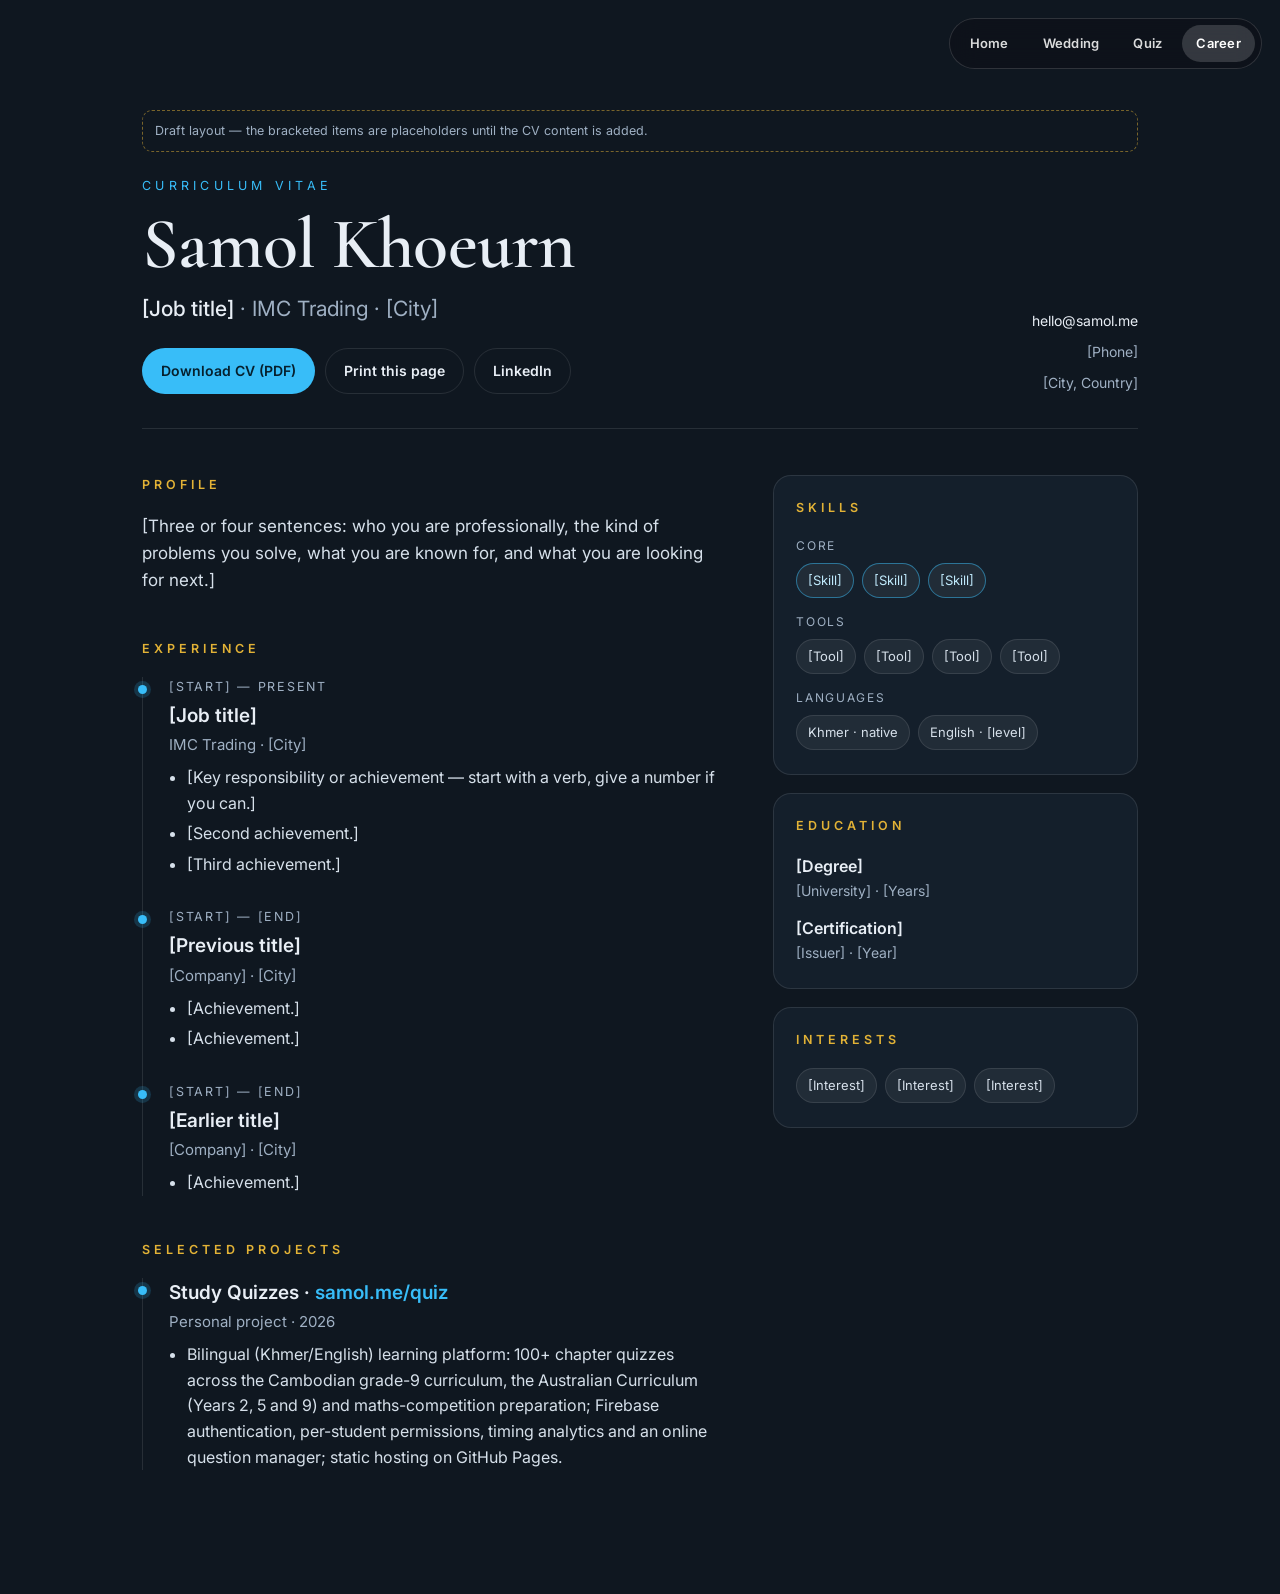
==== career/index.html @ 60c4acb8 "initials" ====
<!DOCTYPE html>
<html lang="en">
<head>
<meta charset="utf-8">
<meta name="viewport" content="width=device-width, initial-scale=1">
<title>Samol Khoeurn · Career</title>
<meta name="description" content="Samol Khoeurn — professional experience, skills and CV.">
<meta name="theme-color" content="#0f1720">
<link rel="icon" href="data:image/svg+xml,%3Csvg xmlns='http://www.w3.org/2000/svg' viewBox='0 0 64 64'%3E%3Crect width='64' height='64' rx='14' fill='%230f1720'/%3E%3Ctext x='32' y='43' font-family='Georgia,serif' font-size='34' font-weight='700' text-anchor='middle' fill='%2338bdf8'%3ES%3C/text%3E%3C/svg%3E">
<link rel="preconnect" href="https://fonts.googleapis.com"><link rel="preconnect" href="https://fonts.gstatic.com" crossorigin>
<link rel="stylesheet" href="https://fonts.googleapis.com/css2?family=Inter:wght@300;400;500;600;700&family=Cormorant+Garamond:wght@500;600&display=swap">
<link rel="stylesheet" href="../assets/site.css">
<style>
:root{--bg:#0f1720;--panel:#141f2b;--line:rgba(255,255,255,.1);--ink:#e8eef5;--muted:#9fb0c3;--acc:#38bdf8;--acc2:#e2b236}
body{background:var(--bg);color:var(--ink);line-height:1.6}
.wrap{max-width:1040px;margin:0 auto;padding:110px 22px 80px}
/* header */
.head{display:grid;grid-template-columns:1fr auto;gap:28px;align-items:end;padding-bottom:34px;border-bottom:1px solid var(--line)}
.kicker{font-size:12.5px;letter-spacing:.34em;text-transform:uppercase;color:var(--acc);margin-bottom:12px}
h1{font-family:"Cormorant Garamond",Georgia,serif;font-weight:600;font-size:clamp(42px,6.5vw,72px);line-height:1;margin:0 0 12px;letter-spacing:-.01em}
.title{font-size:clamp(17px,2vw,21px);color:var(--muted);font-weight:400}
.title b{color:var(--ink);font-weight:500}
.contact{display:flex;flex-direction:column;gap:8px;font-size:14px;color:var(--muted);text-align:right}
.contact a{color:var(--ink);text-decoration:none;border-bottom:1px solid transparent}
.contact a:hover{border-color:var(--acc)}
.actions{display:flex;gap:10px;margin-top:22px;flex-wrap:wrap}
.btn{display:inline-flex;align-items:center;gap:8px;padding:11px 18px;border-radius:999px;font-size:14px;font-weight:600;text-decoration:none;border:1px solid var(--line);color:var(--ink);transition:transform .25s,background .25s,border-color .25s}
.btn:hover{transform:translateY(-2px);border-color:var(--acc)}
.btn.primary{background:var(--acc);color:#06202e;border-color:transparent}
.btn.primary:hover{background:#5ecbfa}
/* layout */
.grid{display:grid;grid-template-columns:1.6fr 1fr;gap:48px;margin-top:46px}
h2{font-size:12.5px;letter-spacing:.32em;text-transform:uppercase;color:var(--acc2);margin:0 0 18px;font-weight:600}
section{margin-bottom:44px}
p{margin:0 0 12px}
.summary{font-size:17px;color:#d6e0ea}
/* timeline */
.tl{position:relative;padding-left:26px;border-left:1px solid var(--line)}
.job{position:relative;margin-bottom:30px}
.job::before{content:"";position:absolute;left:-31px;top:8px;width:9px;height:9px;border-radius:50%;background:var(--acc);box-shadow:0 0 0 4px rgba(56,189,248,.18)}
.job .when{font-size:12.5px;letter-spacing:.14em;text-transform:uppercase;color:var(--muted)}
.job h3{margin:4px 0 2px;font-size:19px;font-weight:600}
.job .org{color:var(--muted);font-size:15px;margin-bottom:8px}
.job ul{margin:8px 0 0;padding-left:18px;color:#d6e0ea}
.job li{margin-bottom:5px}
/* sidebar */
.panel{background:var(--panel);border:1px solid var(--line);border-radius:18px;padding:22px 22px 10px;margin-bottom:18px}
.tags{display:flex;flex-wrap:wrap;gap:8px;margin-bottom:14px}
.tag{font-size:13px;padding:6px 11px;border-radius:999px;background:rgba(255,255,255,.06);border:1px solid var(--line);color:#d6e0ea}
.tag.hot{border-color:rgba(56,189,248,.5);color:#bfe9fb}
.skillgroup{margin-bottom:12px}
.skillgroup .lab{font-size:12px;letter-spacing:.14em;text-transform:uppercase;color:var(--muted);margin-bottom:8px}
.edu h3{margin:0;font-size:16px;font-weight:600}
.edu p{color:var(--muted);font-size:14px;margin-bottom:14px}
.note{font-size:12.5px;color:var(--muted);border:1px dashed rgba(226,178,54,.5);padding:10px 12px;border-radius:10px;margin-bottom:24px}
.reveal{opacity:0;transform:translateY(18px);transition:opacity .9s ease,transform .9s cubic-bezier(.2,.8,.2,1)}
.reveal.in{opacity:1;transform:none}
@media (max-width:820px){.head{grid-template-columns:1fr}.contact{text-align:left;flex-direction:row;flex-wrap:wrap;gap:14px}.grid{grid-template-columns:1fr;gap:12px}.wrap{padding-top:92px}}
/* print = a clean CV */
@media print{
  body{background:#fff;color:#111}.sitenav,.actions,.note{display:none}.wrap{padding:0;max-width:none}
  :root{--panel:#fff;--line:#ddd;--ink:#111;--muted:#555;--acc:#0369a1;--acc2:#92400e}
  .panel{border:1px solid #ddd}.tag{border-color:#ccc;background:#f6f6f6;color:#222}.job::before{box-shadow:none}
  .reveal{opacity:1;transform:none}a{color:#111}.btn{display:none}.grid{grid-template-columns:1.6fr 1fr;gap:28px}
  h1{font-size:34px}.summary{font-size:14px}.job h3{font-size:15px}.job li,.job .org,.edu p{font-size:12.5px}
}
</style>
</head>
<body>
<nav class="sitenav" aria-label="Site">
  <a href="/home/">Home</a><a href="/wedding/">Wedding</a><a href="/quiz/">Quiz</a><a href="/career/" aria-current="page">Career</a>
</nav>

<main class="wrap">
  <div class="note">Draft layout — the bracketed items are placeholders until the CV content is added.</div>
  <header class="head reveal">
    <div>
      <div class="kicker">Curriculum vitae</div>
      <h1>Samol Khoeurn</h1>
      <div class="title"><b>[Job title]</b> · IMC Trading · [City]</div>
      <div class="actions">
        <a class="btn primary" href="../assets/Samol-Khoeurn-CV.pdf" download>Download CV (PDF)</a>
        <a class="btn" href="#" onclick="window.print();return false;">Print this page</a>
        <a class="btn" href="https://www.linkedin.com/" rel="me noopener" target="_blank">LinkedIn</a>
      </div>
    </div>
    <div class="contact">
      <a href="mailto:hello@samol.me">hello@samol.me</a>
      <span>[Phone]</span>
      <span>[City, Country]</span>
    </div>
  </header>

  <div class="grid">
    <div>
      <section class="reveal">
        <h2>Profile</h2>
        <p class="summary">[Three or four sentences: who you are professionally, the kind of problems you solve, what you are known for, and what you are looking for next.]</p>
      </section>

      <section class="reveal">
        <h2>Experience</h2>
        <div class="tl">
          <article class="job">
            <div class="when">[Start] — Present</div>
            <h3>[Job title]</h3>
            <div class="org">IMC Trading · [City]</div>
            <ul>
              <li>[Key responsibility or achievement — start with a verb, give a number if you can.]</li>
              <li>[Second achievement.]</li>
              <li>[Third achievement.]</li>
            </ul>
          </article>
          <article class="job">
            <div class="when">[Start] — [End]</div>
            <h3>[Previous title]</h3>
            <div class="org">[Company] · [City]</div>
            <ul><li>[Achievement.]</li><li>[Achievement.]</li></ul>
          </article>
          <article class="job">
            <div class="when">[Start] — [End]</div>
            <h3>[Earlier title]</h3>
            <div class="org">[Company] · [City]</div>
            <ul><li>[Achievement.]</li></ul>
          </article>
        </div>
      </section>

      <section class="reveal">
        <h2>Selected projects</h2>
        <div class="tl">
          <article class="job"><h3>Study Quizzes · <a href="/quiz/" style="color:var(--acc);text-decoration:none">samol.me/quiz</a></h3>
            <div class="org">Personal project · 2026</div>
            <ul><li>Bilingual (Khmer/English) learning platform: 100+ chapter quizzes across the Cambodian grade-9 curriculum, the Australian Curriculum (Years 2, 5 and 9) and maths-competition preparation; Firebase authentication, per-student permissions, timing analytics and an online question manager; static hosting on GitHub Pages.</li></ul>
          </article>
        </div>
      </section>
    </div>

    <aside>
      <div class="panel reveal">
        <h2>Skills</h2>
        <div class="skillgroup"><div class="lab">Core</div><div class="tags"><span class="tag hot">[Skill]</span><span class="tag hot">[Skill]</span><span class="tag hot">[Skill]</span></div></div>
        <div class="skillgroup"><div class="lab">Tools</div><div class="tags"><span class="tag">[Tool]</span><span class="tag">[Tool]</span><span class="tag">[Tool]</span><span class="tag">[Tool]</span></div></div>
        <div class="skillgroup"><div class="lab">Languages</div><div class="tags"><span class="tag">Khmer · native</span><span class="tag">English · [level]</span></div></div>
      </div>
      <div class="panel reveal edu">
        <h2>Education</h2>
        <h3>[Degree]</h3><p>[University] · [Years]</p>
        <h3>[Certification]</h3><p>[Issuer] · [Year]</p>
      </div>
      <div class="panel reveal">
        <h2>Interests</h2>
        <div class="tags"><span class="tag">[Interest]</span><span class="tag">[Interest]</span><span class="tag">[Interest]</span></div>
      </div>
    </aside>
  </div>
</main>
<script>
  const io = new IntersectionObserver((es) => es.forEach((e) => { if (e.isIntersecting) { e.target.classList.add("in"); io.unobserve(e.target); } }), { threshold: .1 });
  document.querySelectorAll(".reveal").forEach((el) => io.observe(el));
</script>
</body>
</html>
---- assets/site.css ----
/* Shared bits for samol.me — fonts, reset, the corner navigation pill, reduced-motion support */
*,*::before,*::after{box-sizing:border-box}
html{-webkit-text-size-adjust:100%}
body{margin:0;font-family:"Inter","Kantumruy Pro",system-ui,-apple-system,"Segoe UI",sans-serif;-webkit-font-smoothing:antialiased}
a{color:inherit}
img{display:block;max-width:100%}
:focus-visible{outline:2px solid #e2b236;outline-offset:3px;border-radius:6px}

/* Corner navigation (top-right), used on every page */
.sitenav{position:fixed;top:18px;right:18px;z-index:50;display:flex;gap:6px;padding:6px;border-radius:999px;
  background:rgba(12,14,20,.42);backdrop-filter:blur(14px);-webkit-backdrop-filter:blur(14px);border:1px solid rgba(255,255,255,.14)}
.sitenav a{color:#fff;text-decoration:none;font-size:13px;font-weight:600;letter-spacing:.02em;padding:8px 14px;border-radius:999px;opacity:.85;transition:background .25s,opacity .25s}
.sitenav a:hover,.sitenav a[aria-current="page"]{background:rgba(255,255,255,.16);opacity:1}
@media (max-width:560px){.sitenav{top:12px;right:12px;left:12px;justify-content:center}.sitenav a{padding:8px 11px;font-size:12px}}

.sr-only{position:absolute;width:1px;height:1px;overflow:hidden;clip:rect(0 0 0 0);white-space:nowrap}
@media (prefers-reduced-motion:reduce){*,*::before,*::after{animation-duration:.01ms!important;animation-iteration-count:1!important;transition-duration:.01ms!important}}
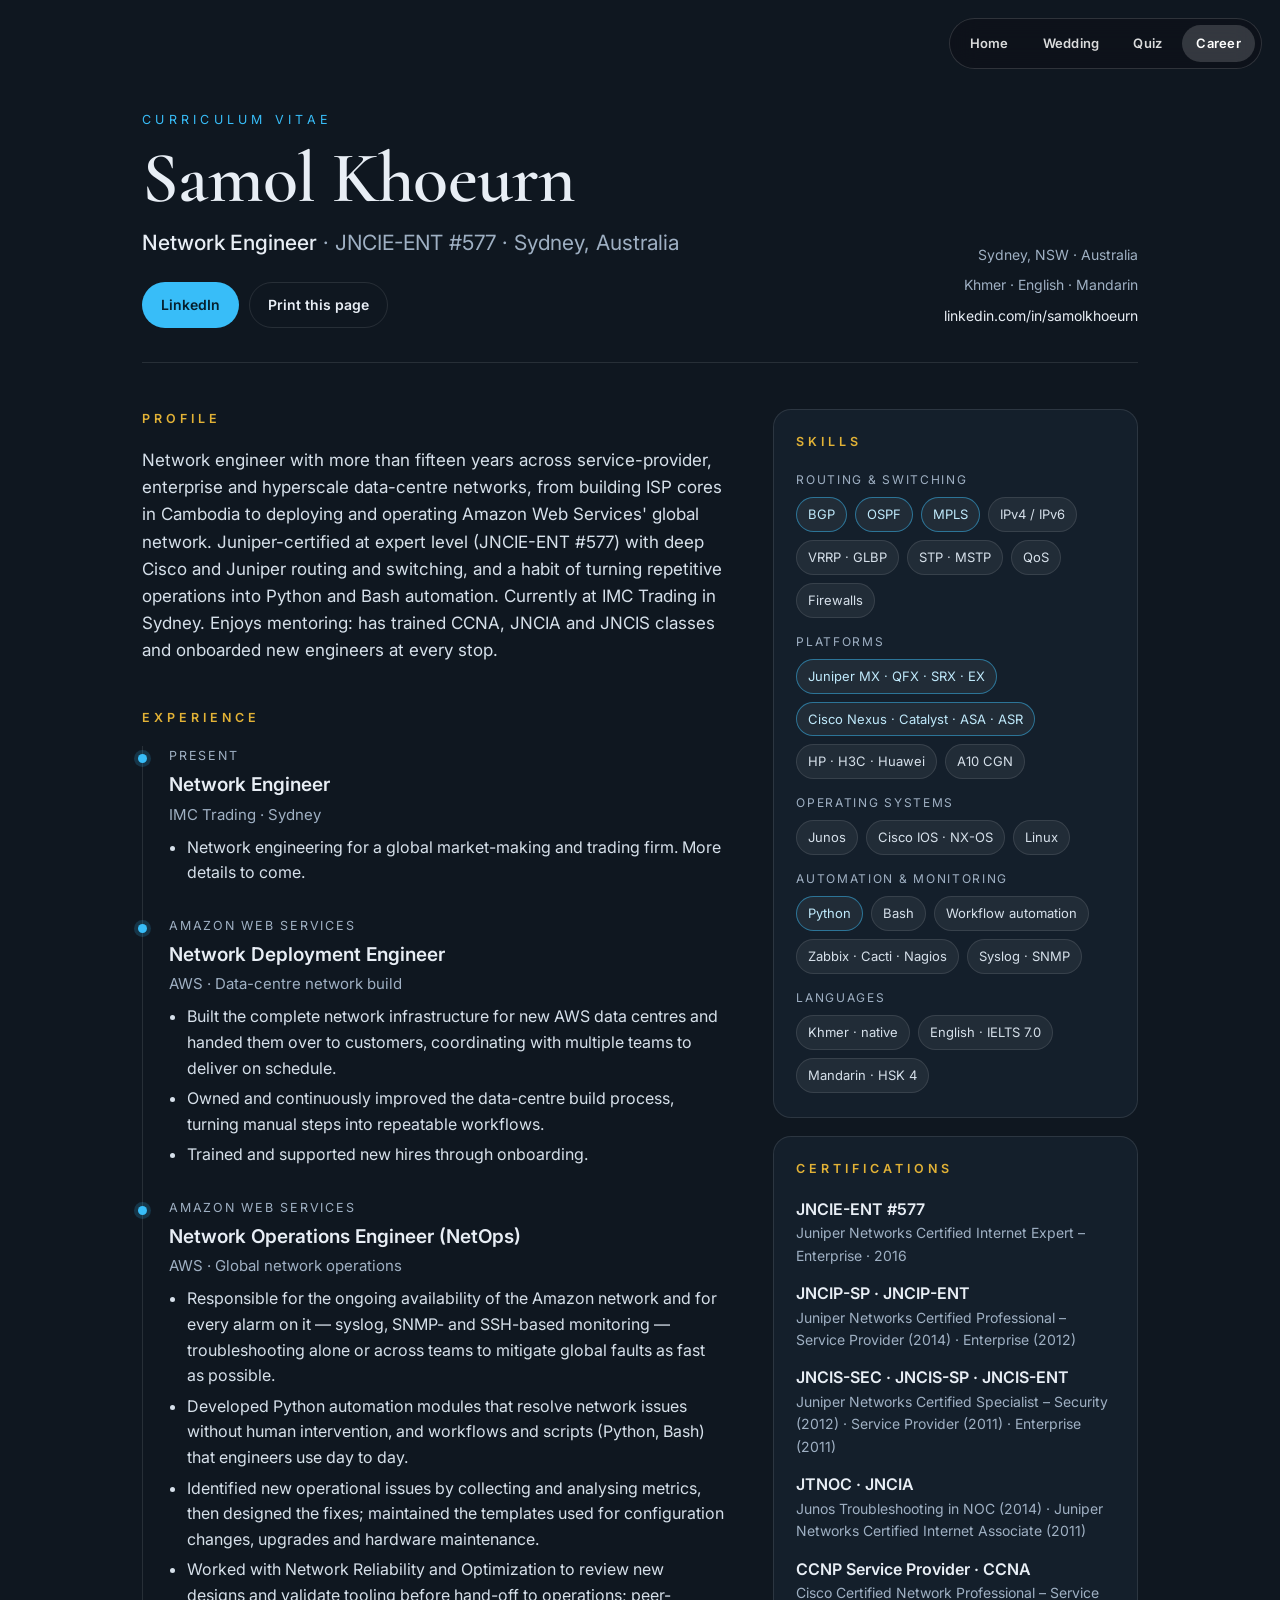
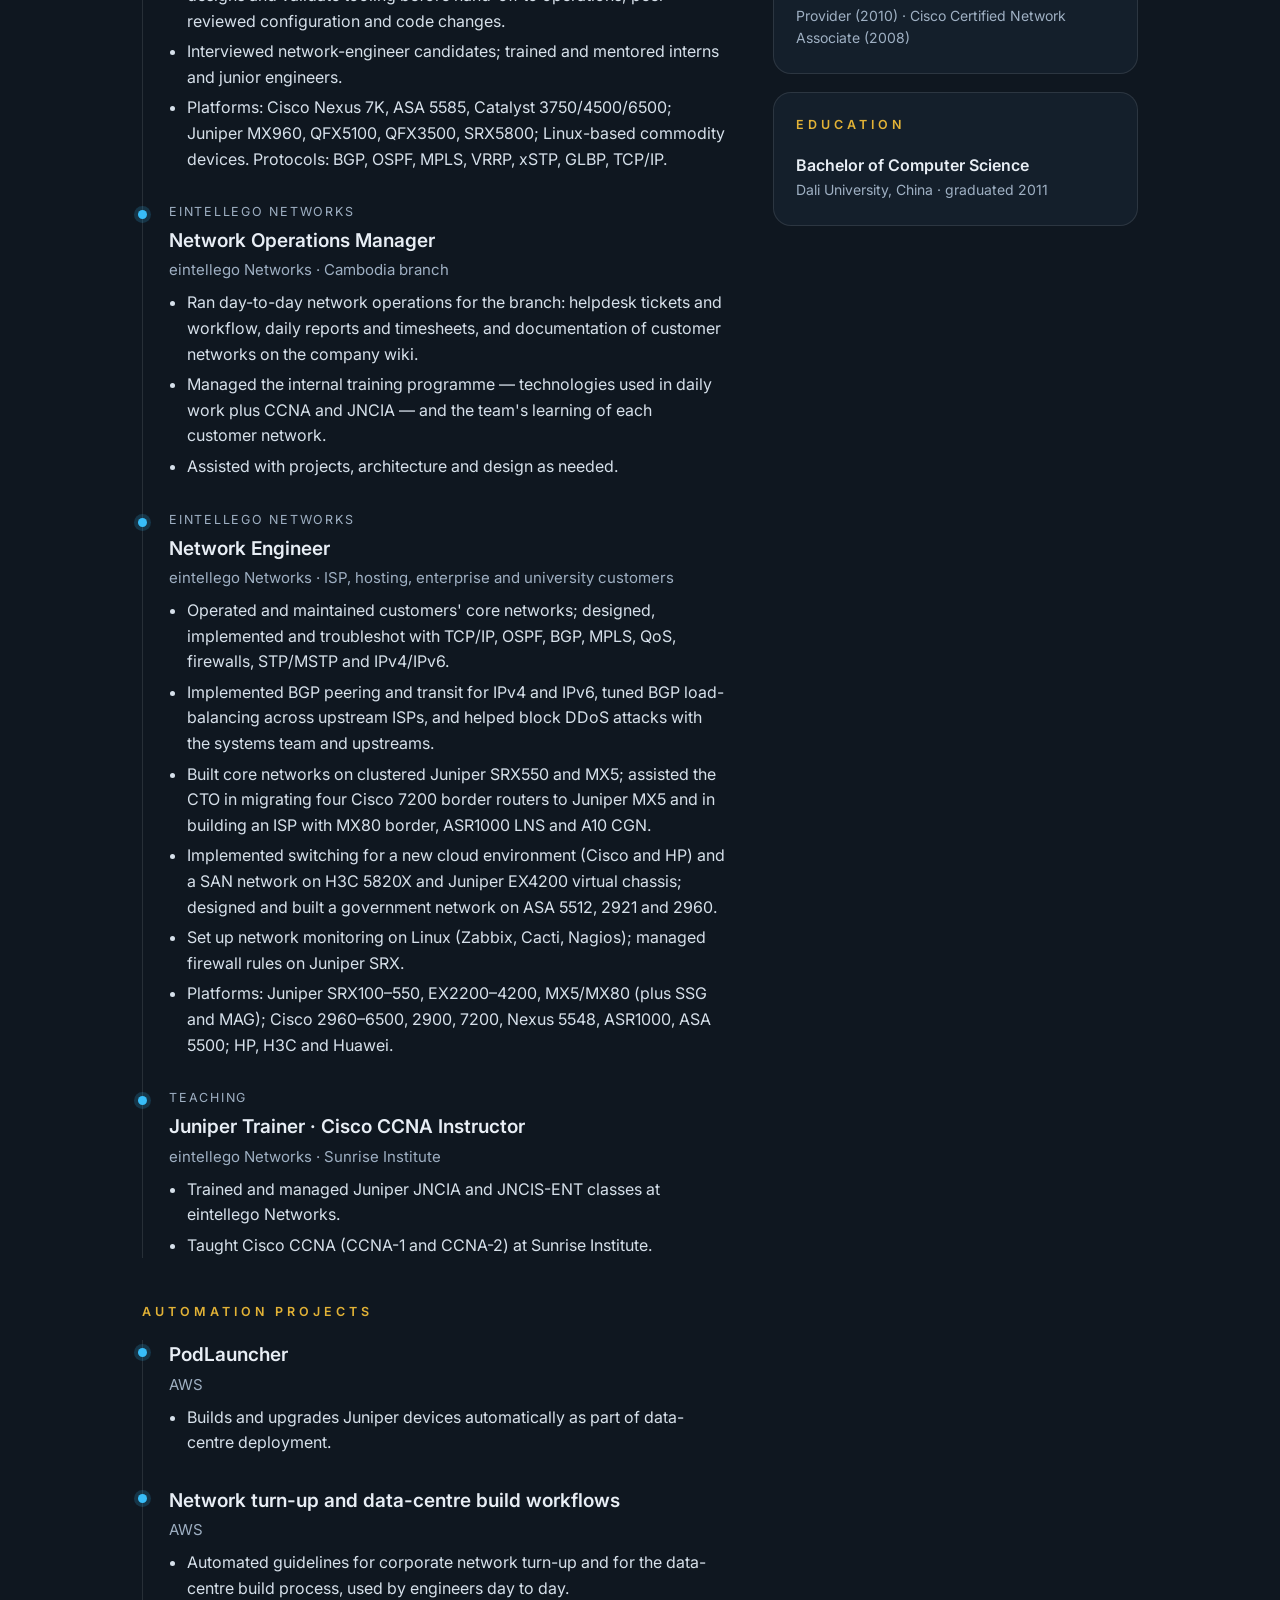
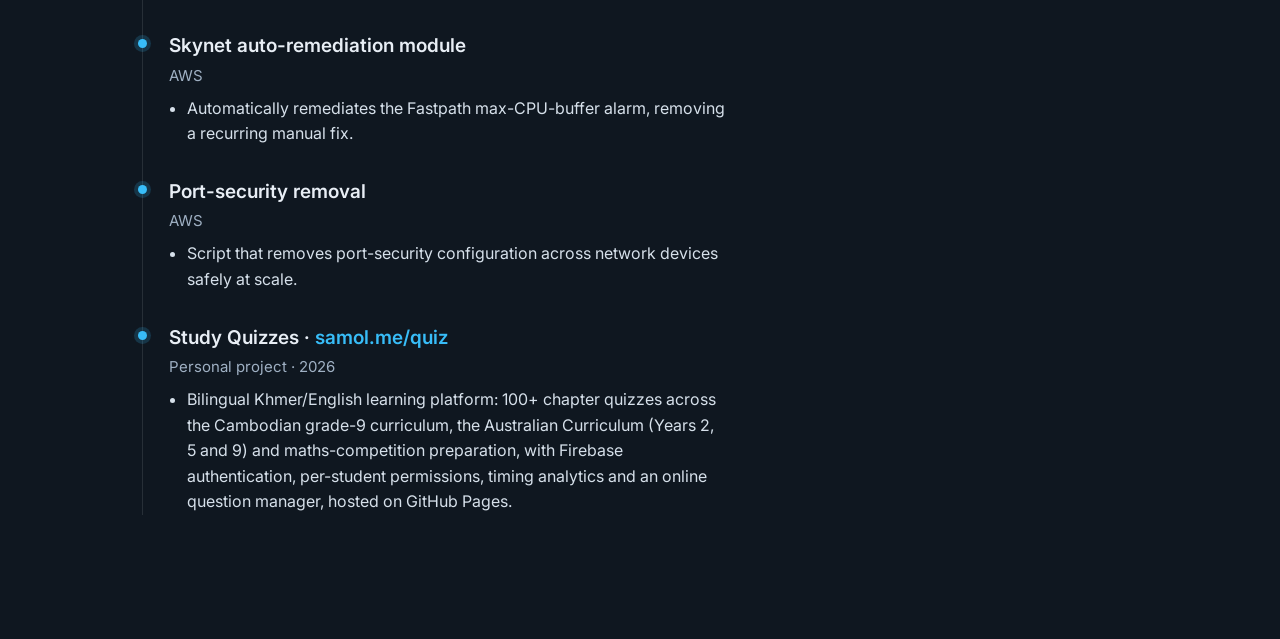
==== commit 79fa0442: "added CV" ====
--- a/career/index.html
+++ b/career/index.html
@@ -4,7 +4,7 @@
 <meta charset="utf-8">
 <meta name="viewport" content="width=device-width, initial-scale=1">
 <title>Samol Khoeurn · Career</title>
-<meta name="description" content="Samol Khoeurn — professional experience, skills and CV.">
+<meta name="description" content="Samol Khoeurn — network engineer (JNCIE-ENT #577), Sydney. Experience at IMC Trading, Amazon Web Services and eintellego Networks; skills and certifications.">
 <meta name="theme-color" content="#0f1720">
 <link rel="icon" href="data:image/svg+xml,%3Csvg xmlns='http://www.w3.org/2000/svg' viewBox='0 0 64 64'%3E%3Crect width='64' height='64' rx='14' fill='%230f1720'/%3E%3Ctext x='32' y='43' font-family='Georgia,serif' font-size='34' font-weight='700' text-anchor='middle' fill='%2338bdf8'%3ES%3C/text%3E%3C/svg%3E">
 <link rel="preconnect" href="https://fonts.googleapis.com"><link rel="preconnect" href="https://fonts.gstatic.com" crossorigin>
@@ -72,22 +72,20 @@
 </nav>
 
 <main class="wrap">
-  <div class="note">Draft layout — the bracketed items are placeholders until the CV content is added.</div>
   <header class="head reveal">
     <div>
       <div class="kicker">Curriculum vitae</div>
       <h1>Samol Khoeurn</h1>
-      <div class="title"><b>[Job title]</b> · IMC Trading · [City]</div>
+      <div class="title"><b>Network Engineer</b> · JNCIE-ENT #577 · Sydney, Australia</div>
       <div class="actions">
-        <a class="btn primary" href="../assets/Samol-Khoeurn-CV.pdf" download>Download CV (PDF)</a>
+        <a class="btn primary" href="https://www.linkedin.com/in/samolkhoeurn" rel="me noopener" target="_blank">LinkedIn</a>
         <a class="btn" href="#" onclick="window.print();return false;">Print this page</a>
-        <a class="btn" href="https://www.linkedin.com/" rel="me noopener" target="_blank">LinkedIn</a>
       </div>
     </div>
     <div class="contact">
-      <a href="mailto:hello@samol.me">hello@samol.me</a>
-      <span>[Phone]</span>
-      <span>[City, Country]</span>
+      <span>Sydney, NSW · Australia</span>
+      <span>Khmer · English · Mandarin</span>
+      <a href="https://www.linkedin.com/in/samolkhoeurn" rel="me noopener" target="_blank">linkedin.com/in/samolkhoeurn</a>
     </div>
   </header>
 
@@ -95,44 +93,84 @@
     <div>
       <section class="reveal">
         <h2>Profile</h2>
-        <p class="summary">[Three or four sentences: who you are professionally, the kind of problems you solve, what you are known for, and what you are looking for next.]</p>
+        <p class="summary">Network engineer with more than fifteen years across service-provider, enterprise and hyperscale data-centre networks, from building ISP cores in Cambodia to deploying and operating Amazon Web Services' global network. Juniper-certified at expert level (JNCIE-ENT #577) with deep Cisco and Juniper routing and switching, and a habit of turning repetitive operations into Python and Bash automation. Currently at IMC Trading in Sydney. Enjoys mentoring: has trained CCNA, JNCIA and JNCIS classes and onboarded new engineers at every stop.</p>
       </section>
 
       <section class="reveal">
         <h2>Experience</h2>
         <div class="tl">
           <article class="job">
-            <div class="when">[Start] — Present</div>
-            <h3>[Job title]</h3>
-            <div class="org">IMC Trading · [City]</div>
-            <ul>
-              <li>[Key responsibility or achievement — start with a verb, give a number if you can.]</li>
-              <li>[Second achievement.]</li>
-              <li>[Third achievement.]</li>
-            </ul>
-          </article>
-          <article class="job">
-            <div class="when">[Start] — [End]</div>
-            <h3>[Previous title]</h3>
-            <div class="org">[Company] · [City]</div>
-            <ul><li>[Achievement.]</li><li>[Achievement.]</li></ul>
-          </article>
-          <article class="job">
-            <div class="when">[Start] — [End]</div>
-            <h3>[Earlier title]</h3>
-            <div class="org">[Company] · [City]</div>
-            <ul><li>[Achievement.]</li></ul>
+            <div class="when">Present</div>
+            <h3>Network Engineer</h3>
+            <div class="org">IMC Trading · Sydney</div>
+            <ul><li>Network engineering for a global market-making and trading firm. More details to come.</li></ul>
+          </article>
+          <article class="job">
+            <div class="when">Amazon Web Services</div>
+            <h3>Network Deployment Engineer</h3>
+            <div class="org">AWS · Data-centre network build</div>
+            <ul>
+              <li>Built the complete network infrastructure for new AWS data centres and handed them over to customers, coordinating with multiple teams to deliver on schedule.</li>
+              <li>Owned and continuously improved the data-centre build process, turning manual steps into repeatable workflows.</li>
+              <li>Trained and supported new hires through onboarding.</li>
+            </ul>
+          </article>
+          <article class="job">
+            <div class="when">Amazon Web Services</div>
+            <h3>Network Operations Engineer (NetOps)</h3>
+            <div class="org">AWS · Global network operations</div>
+            <ul>
+              <li>Responsible for the ongoing availability of the Amazon network and for every alarm on it — syslog, SNMP- and SSH-based monitoring — troubleshooting alone or across teams to mitigate global faults as fast as possible.</li>
+              <li>Developed Python automation modules that resolve network issues without human intervention, and workflows and scripts (Python, Bash) that engineers use day to day.</li>
+              <li>Identified new operational issues by collecting and analysing metrics, then designed the fixes; maintained the templates used for configuration changes, upgrades and hardware maintenance.</li>
+              <li>Worked with Network Reliability and Optimization to review new designs and validate tooling before hand-off to operations; peer-reviewed configuration and code changes.</li>
+              <li>Interviewed network-engineer candidates; trained and mentored interns and junior engineers.</li>
+              <li>Platforms: Cisco Nexus 7K, ASA 5585, Catalyst 3750/4500/6500; Juniper MX960, QFX5100, QFX3500, SRX5800; Linux-based commodity devices. Protocols: BGP, OSPF, MPLS, VRRP, xSTP, GLBP, TCP/IP.</li>
+            </ul>
+          </article>
+          <article class="job">
+            <div class="when">eintellego Networks</div>
+            <h3>Network Operations Manager</h3>
+            <div class="org">eintellego Networks · Cambodia branch</div>
+            <ul>
+              <li>Ran day-to-day network operations for the branch: helpdesk tickets and workflow, daily reports and timesheets, and documentation of customer networks on the company wiki.</li>
+              <li>Managed the internal training programme — technologies used in daily work plus CCNA and JNCIA — and the team's learning of each customer network.</li>
+              <li>Assisted with projects, architecture and design as needed.</li>
+            </ul>
+          </article>
+          <article class="job">
+            <div class="when">eintellego Networks</div>
+            <h3>Network Engineer</h3>
+            <div class="org">eintellego Networks · ISP, hosting, enterprise and university customers</div>
+            <ul>
+              <li>Operated and maintained customers' core networks; designed, implemented and troubleshot with TCP/IP, OSPF, BGP, MPLS, QoS, firewalls, STP/MSTP and IPv4/IPv6.</li>
+              <li>Implemented BGP peering and transit for IPv4 and IPv6, tuned BGP load-balancing across upstream ISPs, and helped block DDoS attacks with the systems team and upstreams.</li>
+              <li>Built core networks on clustered Juniper SRX550 and MX5; assisted the CTO in migrating four Cisco 7200 border routers to Juniper MX5 and in building an ISP with MX80 border, ASR1000 LNS and A10 CGN.</li>
+              <li>Implemented switching for a new cloud environment (Cisco and HP) and a SAN network on H3C 5820X and Juniper EX4200 virtual chassis; designed and built a government network on ASA 5512, 2921 and 2960.</li>
+              <li>Set up network monitoring on Linux (Zabbix, Cacti, Nagios); managed firewall rules on Juniper SRX.</li>
+              <li>Platforms: Juniper SRX100–550, EX2200–4200, MX5/MX80 (plus SSG and MAG); Cisco 2960–6500, 2900, 7200, Nexus 5548, ASR1000, ASA 5500; HP, H3C and Huawei.</li>
+            </ul>
+          </article>
+          <article class="job">
+            <div class="when">Teaching</div>
+            <h3>Juniper Trainer · Cisco CCNA Instructor</h3>
+            <div class="org">eintellego Networks · Sunrise Institute</div>
+            <ul>
+              <li>Trained and managed Juniper JNCIA and JNCIS-ENT classes at eintellego Networks.</li>
+              <li>Taught Cisco CCNA (CCNA-1 and CCNA-2) at Sunrise Institute.</li>
+            </ul>
           </article>
         </div>
       </section>
 
       <section class="reveal">
-        <h2>Selected projects</h2>
+        <h2>Automation projects</h2>
         <div class="tl">
-          <article class="job"><h3>Study Quizzes · <a href="/quiz/" style="color:var(--acc);text-decoration:none">samol.me/quiz</a></h3>
-            <div class="org">Personal project · 2026</div>
-            <ul><li>Bilingual (Khmer/English) learning platform: 100+ chapter quizzes across the Cambodian grade-9 curriculum, the Australian Curriculum (Years 2, 5 and 9) and maths-competition preparation; Firebase authentication, per-student permissions, timing analytics and an online question manager; static hosting on GitHub Pages.</li></ul>
-          </article>
+          <article class="job"><h3>PodLauncher</h3><div class="org">AWS</div><ul><li>Builds and upgrades Juniper devices automatically as part of data-centre deployment.</li></ul></article>
+          <article class="job"><h3>Network turn-up and data-centre build workflows</h3><div class="org">AWS</div><ul><li>Automated guidelines for corporate network turn-up and for the data-centre build process, used by engineers day to day.</li></ul></article>
+          <article class="job"><h3>Skynet auto-remediation module</h3><div class="org">AWS</div><ul><li>Automatically remediates the Fastpath max-CPU-buffer alarm, removing a recurring manual fix.</li></ul></article>
+          <article class="job"><h3>Port-security removal</h3><div class="org">AWS</div><ul><li>Script that removes port-security configuration across network devices safely at scale.</li></ul></article>
+          <article class="job"><h3>Study Quizzes · <a href="/quiz/" style="color:var(--acc);text-decoration:none">samol.me/quiz</a></h3><div class="org">Personal project · 2026</div><ul><li>Bilingual Khmer/English learning platform: 100+ chapter quizzes across the Cambodian grade-9 curriculum, the Australian Curriculum (Years 2, 5 and 9) and maths-competition preparation, with Firebase authentication, per-student permissions, timing analytics and an online question manager, hosted on GitHub Pages.</li></ul></article>
         </div>
       </section>
     </div>
@@ -140,18 +178,23 @@
     <aside>
       <div class="panel reveal">
         <h2>Skills</h2>
-        <div class="skillgroup"><div class="lab">Core</div><div class="tags"><span class="tag hot">[Skill]</span><span class="tag hot">[Skill]</span><span class="tag hot">[Skill]</span></div></div>
-        <div class="skillgroup"><div class="lab">Tools</div><div class="tags"><span class="tag">[Tool]</span><span class="tag">[Tool]</span><span class="tag">[Tool]</span><span class="tag">[Tool]</span></div></div>
-        <div class="skillgroup"><div class="lab">Languages</div><div class="tags"><span class="tag">Khmer · native</span><span class="tag">English · [level]</span></div></div>
+        <div class="skillgroup"><div class="lab">Routing &amp; switching</div><div class="tags"><span class="tag hot">BGP</span><span class="tag hot">OSPF</span><span class="tag hot">MPLS</span><span class="tag">IPv4 / IPv6</span><span class="tag">VRRP · GLBP</span><span class="tag">STP · MSTP</span><span class="tag">QoS</span><span class="tag">Firewalls</span></div></div>
+        <div class="skillgroup"><div class="lab">Platforms</div><div class="tags"><span class="tag hot">Juniper MX · QFX · SRX · EX</span><span class="tag hot">Cisco Nexus · Catalyst · ASA · ASR</span><span class="tag">HP · H3C · Huawei</span><span class="tag">A10 CGN</span></div></div>
+        <div class="skillgroup"><div class="lab">Operating systems</div><div class="tags"><span class="tag">Junos</span><span class="tag">Cisco IOS · NX-OS</span><span class="tag">Linux</span></div></div>
+        <div class="skillgroup"><div class="lab">Automation &amp; monitoring</div><div class="tags"><span class="tag hot">Python</span><span class="tag">Bash</span><span class="tag">Workflow automation</span><span class="tag">Zabbix · Cacti · Nagios</span><span class="tag">Syslog · SNMP</span></div></div>
+        <div class="skillgroup"><div class="lab">Languages</div><div class="tags"><span class="tag">Khmer · native</span><span class="tag">English · IELTS 7.0</span><span class="tag">Mandarin · HSK 4</span></div></div>
+      </div>
+      <div class="panel reveal edu">
+        <h2>Certifications</h2>
+        <h3>JNCIE-ENT #577</h3><p>Juniper Networks Certified Internet Expert – Enterprise · 2016</p>
+        <h3>JNCIP-SP · JNCIP-ENT</h3><p>Juniper Networks Certified Professional – Service Provider (2014) · Enterprise (2012)</p>
+        <h3>JNCIS-SEC · JNCIS-SP · JNCIS-ENT</h3><p>Juniper Networks Certified Specialist – Security (2012) · Service Provider (2011) · Enterprise (2011)</p>
+        <h3>JTNOC · JNCIA</h3><p>Junos Troubleshooting in NOC (2014) · Juniper Networks Certified Internet Associate (2011)</p>
+        <h3>CCNP Service Provider · CCNA</h3><p>Cisco Certified Network Professional – Service Provider (2010) · Cisco Certified Network Associate (2008)</p>
       </div>
       <div class="panel reveal edu">
         <h2>Education</h2>
-        <h3>[Degree]</h3><p>[University] · [Years]</p>
-        <h3>[Certification]</h3><p>[Issuer] · [Year]</p>
-      </div>
-      <div class="panel reveal">
-        <h2>Interests</h2>
-        <div class="tags"><span class="tag">[Interest]</span><span class="tag">[Interest]</span><span class="tag">[Interest]</span></div>
+        <h3>Bachelor of Computer Science</h3><p>Dali University, China · graduated 2011</p>
       </div>
     </aside>
   </div>
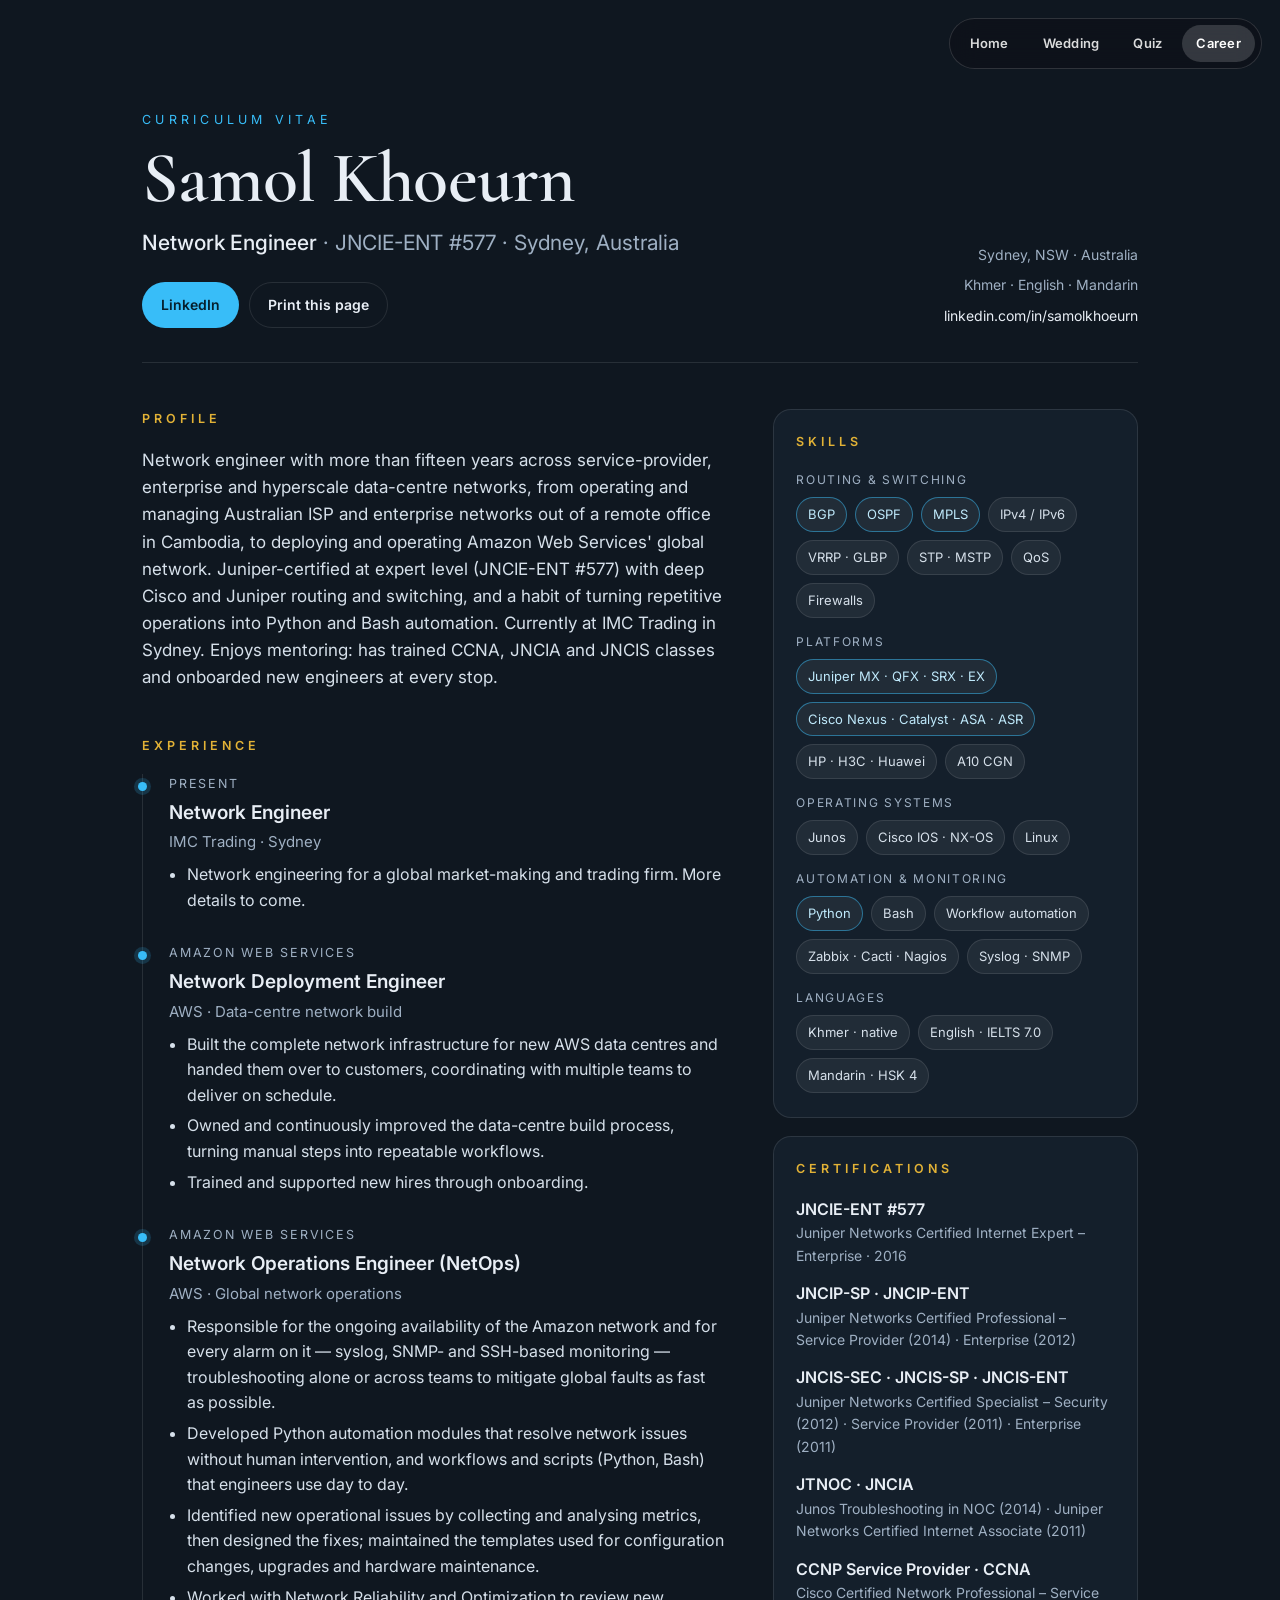
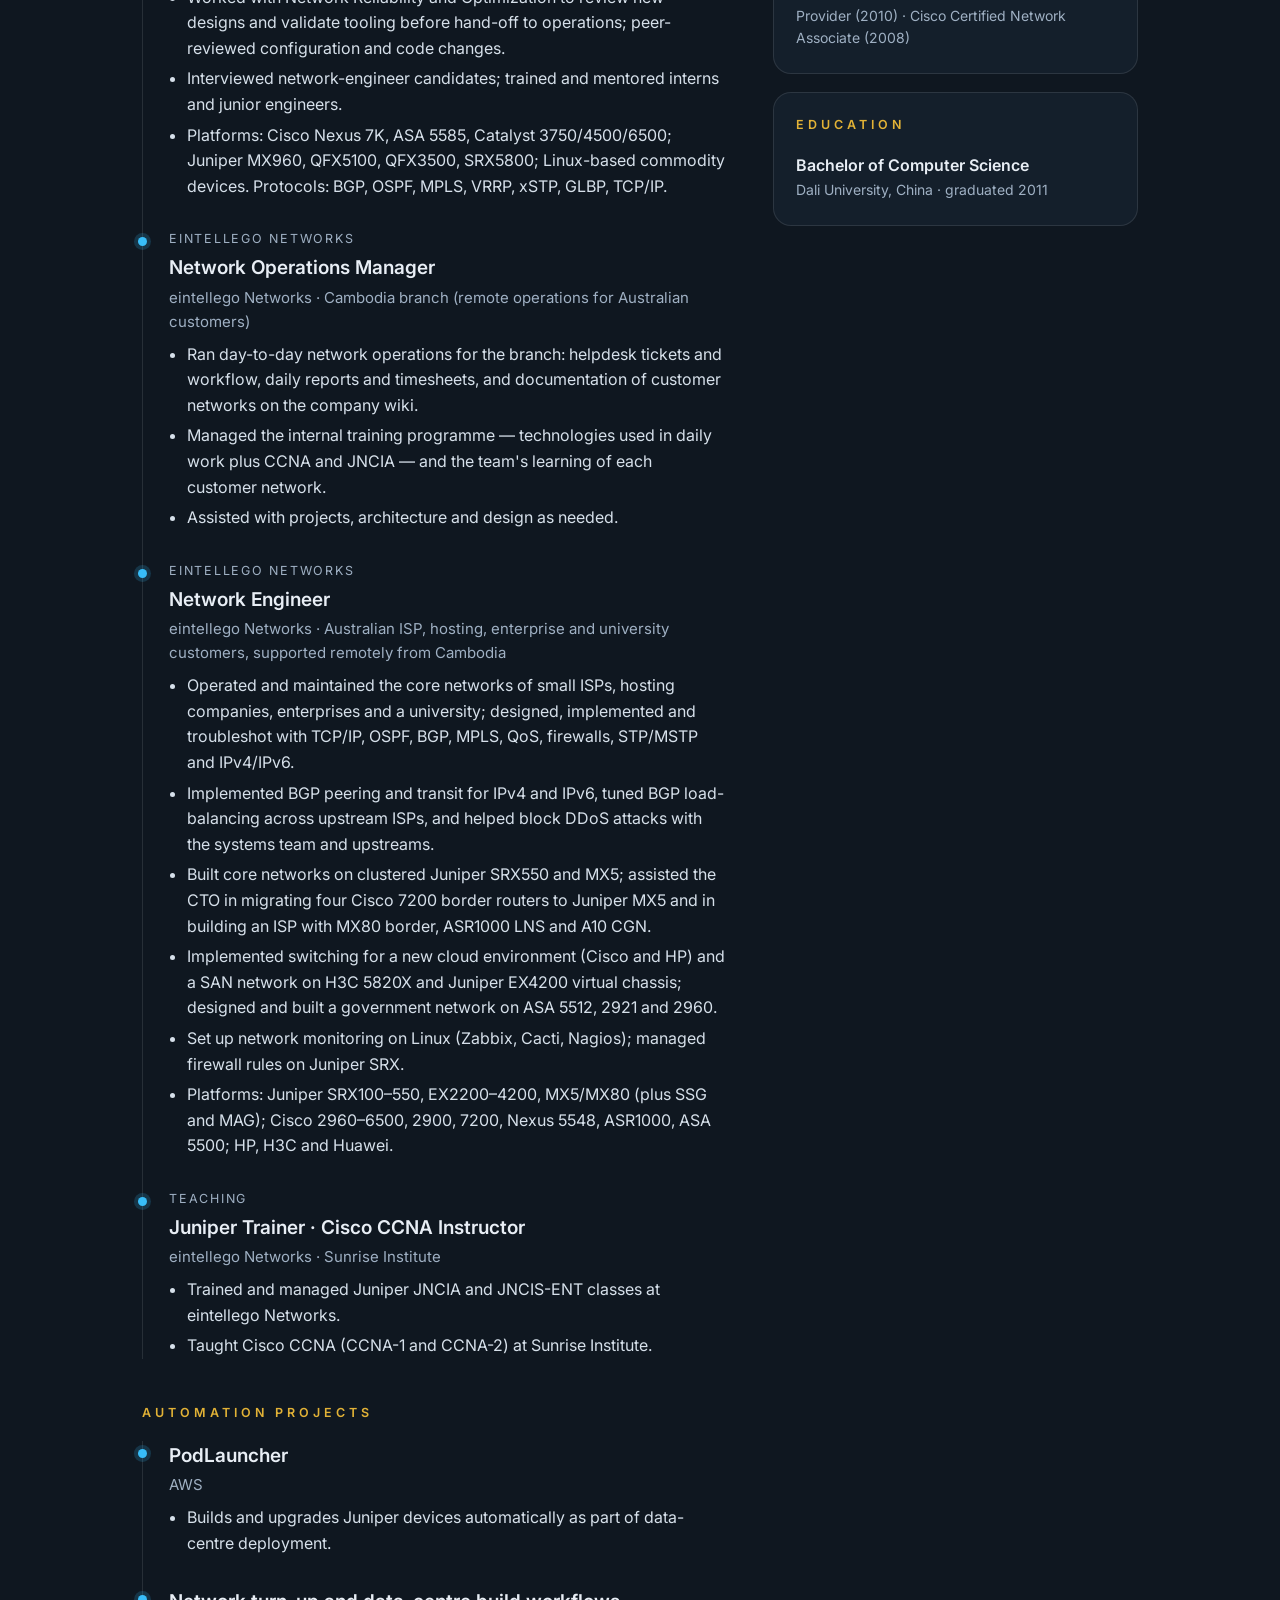
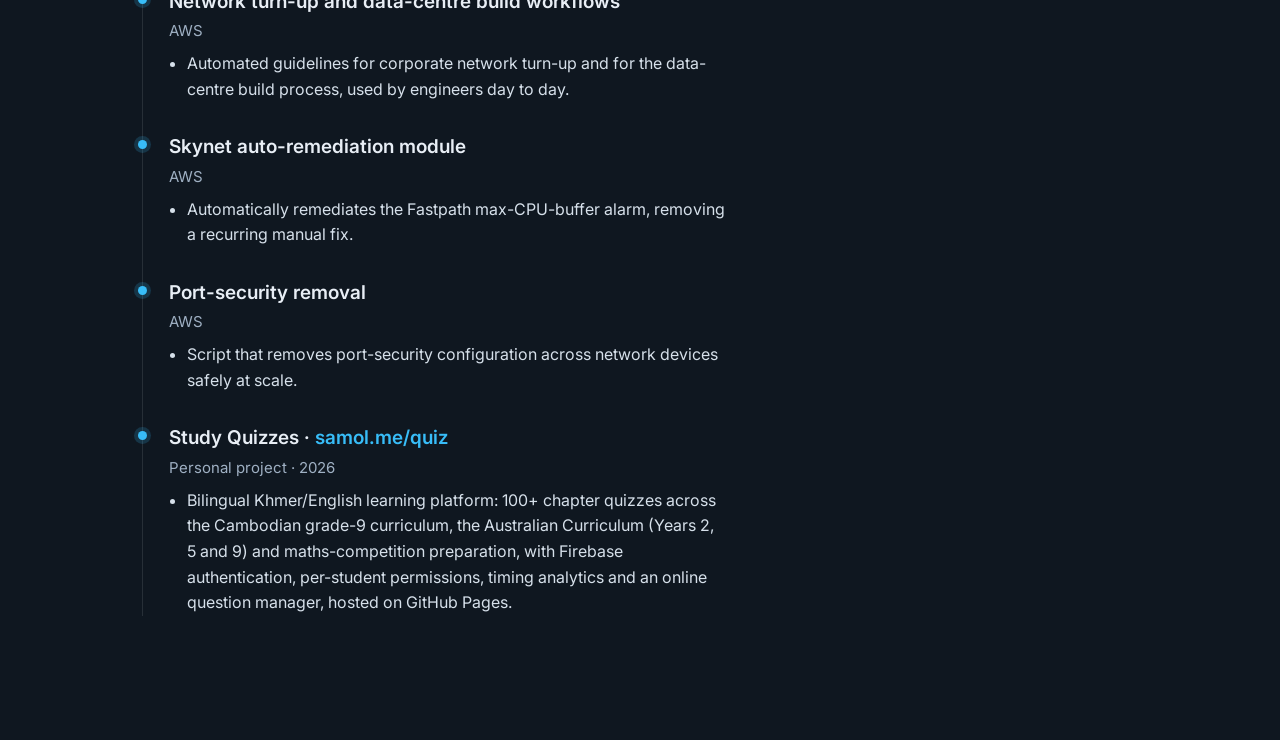
==== commit 64f31c5b: "fixed summary" ====
--- a/career/index.html
+++ b/career/index.html
@@ -93,7 +93,7 @@
     <div>
       <section class="reveal">
         <h2>Profile</h2>
-        <p class="summary">Network engineer with more than fifteen years across service-provider, enterprise and hyperscale data-centre networks, from building ISP cores in Cambodia to deploying and operating Amazon Web Services' global network. Juniper-certified at expert level (JNCIE-ENT #577) with deep Cisco and Juniper routing and switching, and a habit of turning repetitive operations into Python and Bash automation. Currently at IMC Trading in Sydney. Enjoys mentoring: has trained CCNA, JNCIA and JNCIS classes and onboarded new engineers at every stop.</p>
+        <p class="summary">Network engineer with more than fifteen years across service-provider, enterprise and hyperscale data-centre networks, from operating and managing Australian ISP and enterprise networks out of a remote office in Cambodia, to deploying and operating Amazon Web Services' global network. Juniper-certified at expert level (JNCIE-ENT #577) with deep Cisco and Juniper routing and switching, and a habit of turning repetitive operations into Python and Bash automation. Currently at IMC Trading in Sydney. Enjoys mentoring: has trained CCNA, JNCIA and JNCIS classes and onboarded new engineers at every stop.</p>
       </section>
 
       <section class="reveal">
@@ -131,7 +131,7 @@
           <article class="job">
             <div class="when">eintellego Networks</div>
             <h3>Network Operations Manager</h3>
-            <div class="org">eintellego Networks · Cambodia branch</div>
+            <div class="org">eintellego Networks · Cambodia branch (remote operations for Australian customers)</div>
             <ul>
               <li>Ran day-to-day network operations for the branch: helpdesk tickets and workflow, daily reports and timesheets, and documentation of customer networks on the company wiki.</li>
               <li>Managed the internal training programme — technologies used in daily work plus CCNA and JNCIA — and the team's learning of each customer network.</li>
@@ -141,9 +141,9 @@
           <article class="job">
             <div class="when">eintellego Networks</div>
             <h3>Network Engineer</h3>
-            <div class="org">eintellego Networks · ISP, hosting, enterprise and university customers</div>
-            <ul>
-              <li>Operated and maintained customers' core networks; designed, implemented and troubleshot with TCP/IP, OSPF, BGP, MPLS, QoS, firewalls, STP/MSTP and IPv4/IPv6.</li>
+            <div class="org">eintellego Networks · Australian ISP, hosting, enterprise and university customers, supported remotely from Cambodia</div>
+            <ul>
+              <li>Operated and maintained the core networks of small ISPs, hosting companies, enterprises and a university; designed, implemented and troubleshot with TCP/IP, OSPF, BGP, MPLS, QoS, firewalls, STP/MSTP and IPv4/IPv6.</li>
               <li>Implemented BGP peering and transit for IPv4 and IPv6, tuned BGP load-balancing across upstream ISPs, and helped block DDoS attacks with the systems team and upstreams.</li>
               <li>Built core networks on clustered Juniper SRX550 and MX5; assisted the CTO in migrating four Cisco 7200 border routers to Juniper MX5 and in building an ISP with MX80 border, ASR1000 LNS and A10 CGN.</li>
               <li>Implemented switching for a new cloud environment (Cisco and HP) and a SAN network on H3C 5820X and Juniper EX4200 virtual chassis; designed and built a government network on ASA 5512, 2921 and 2960.</li>
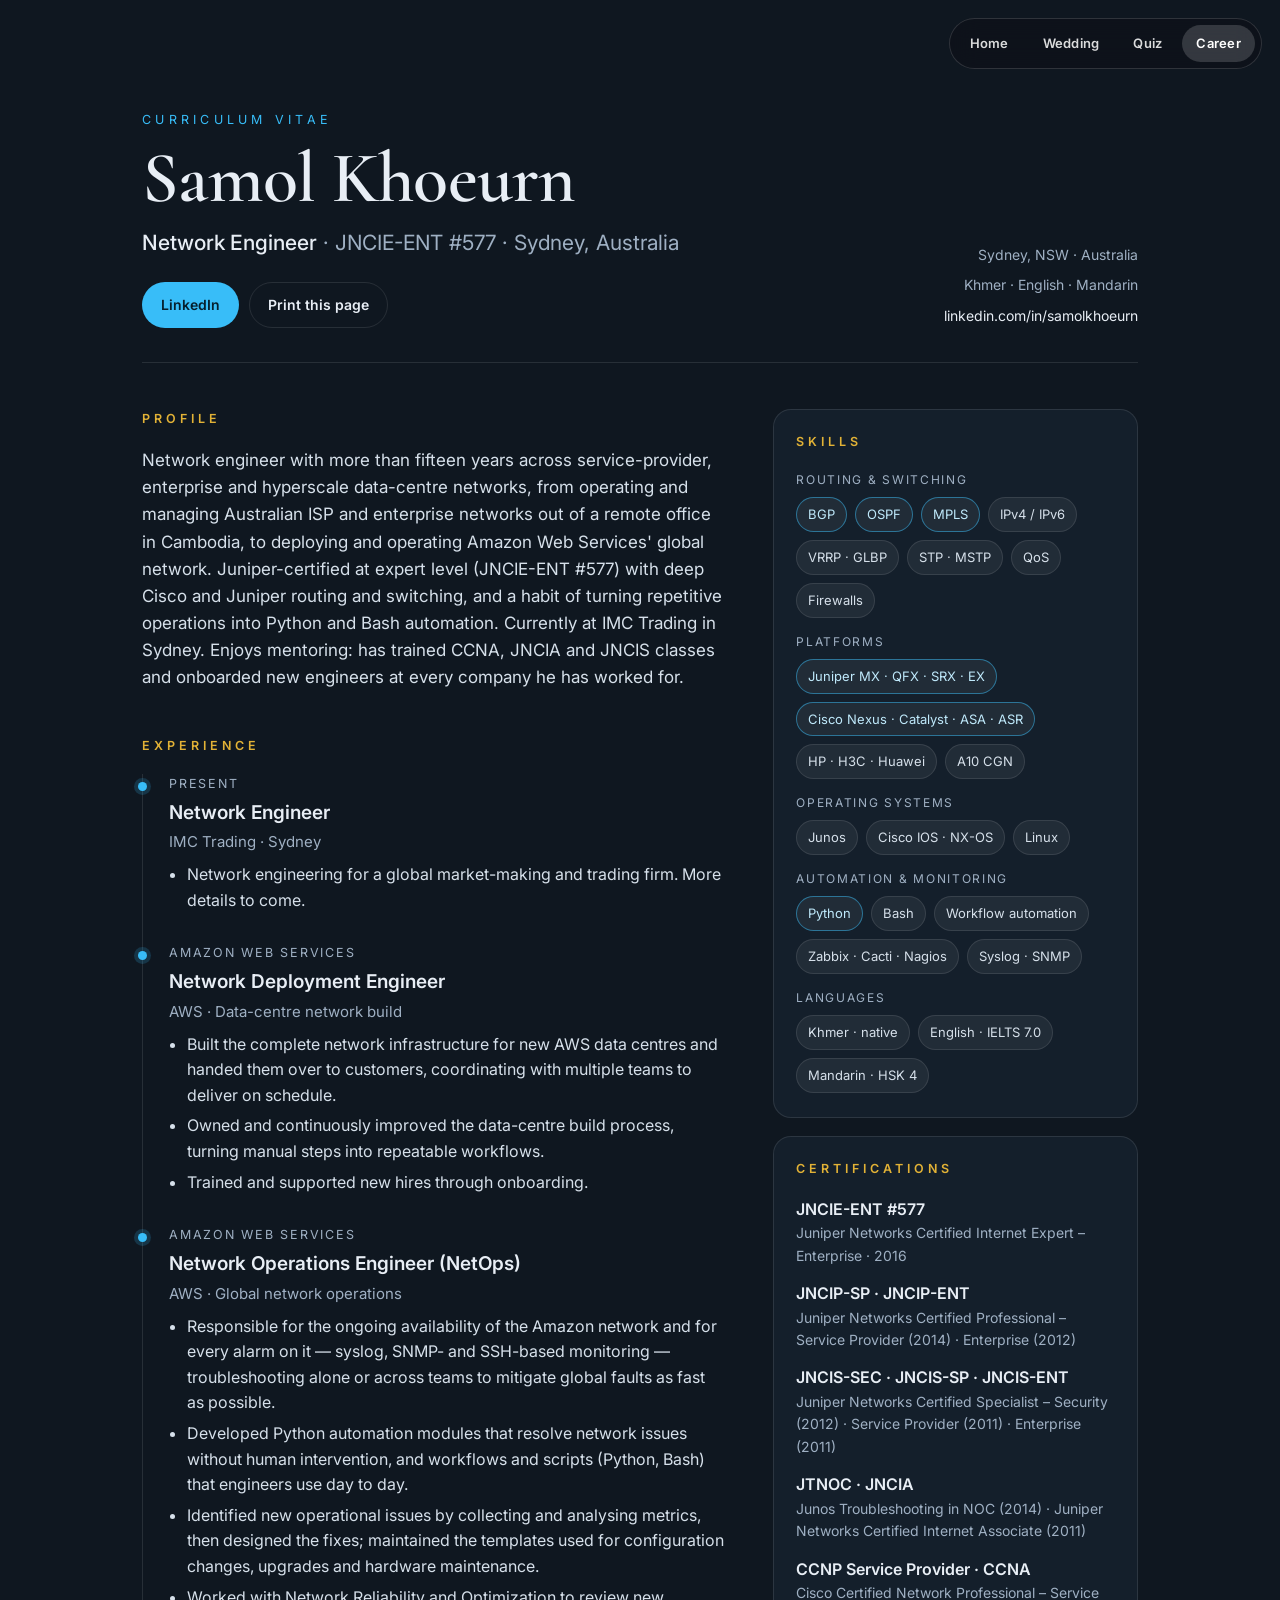
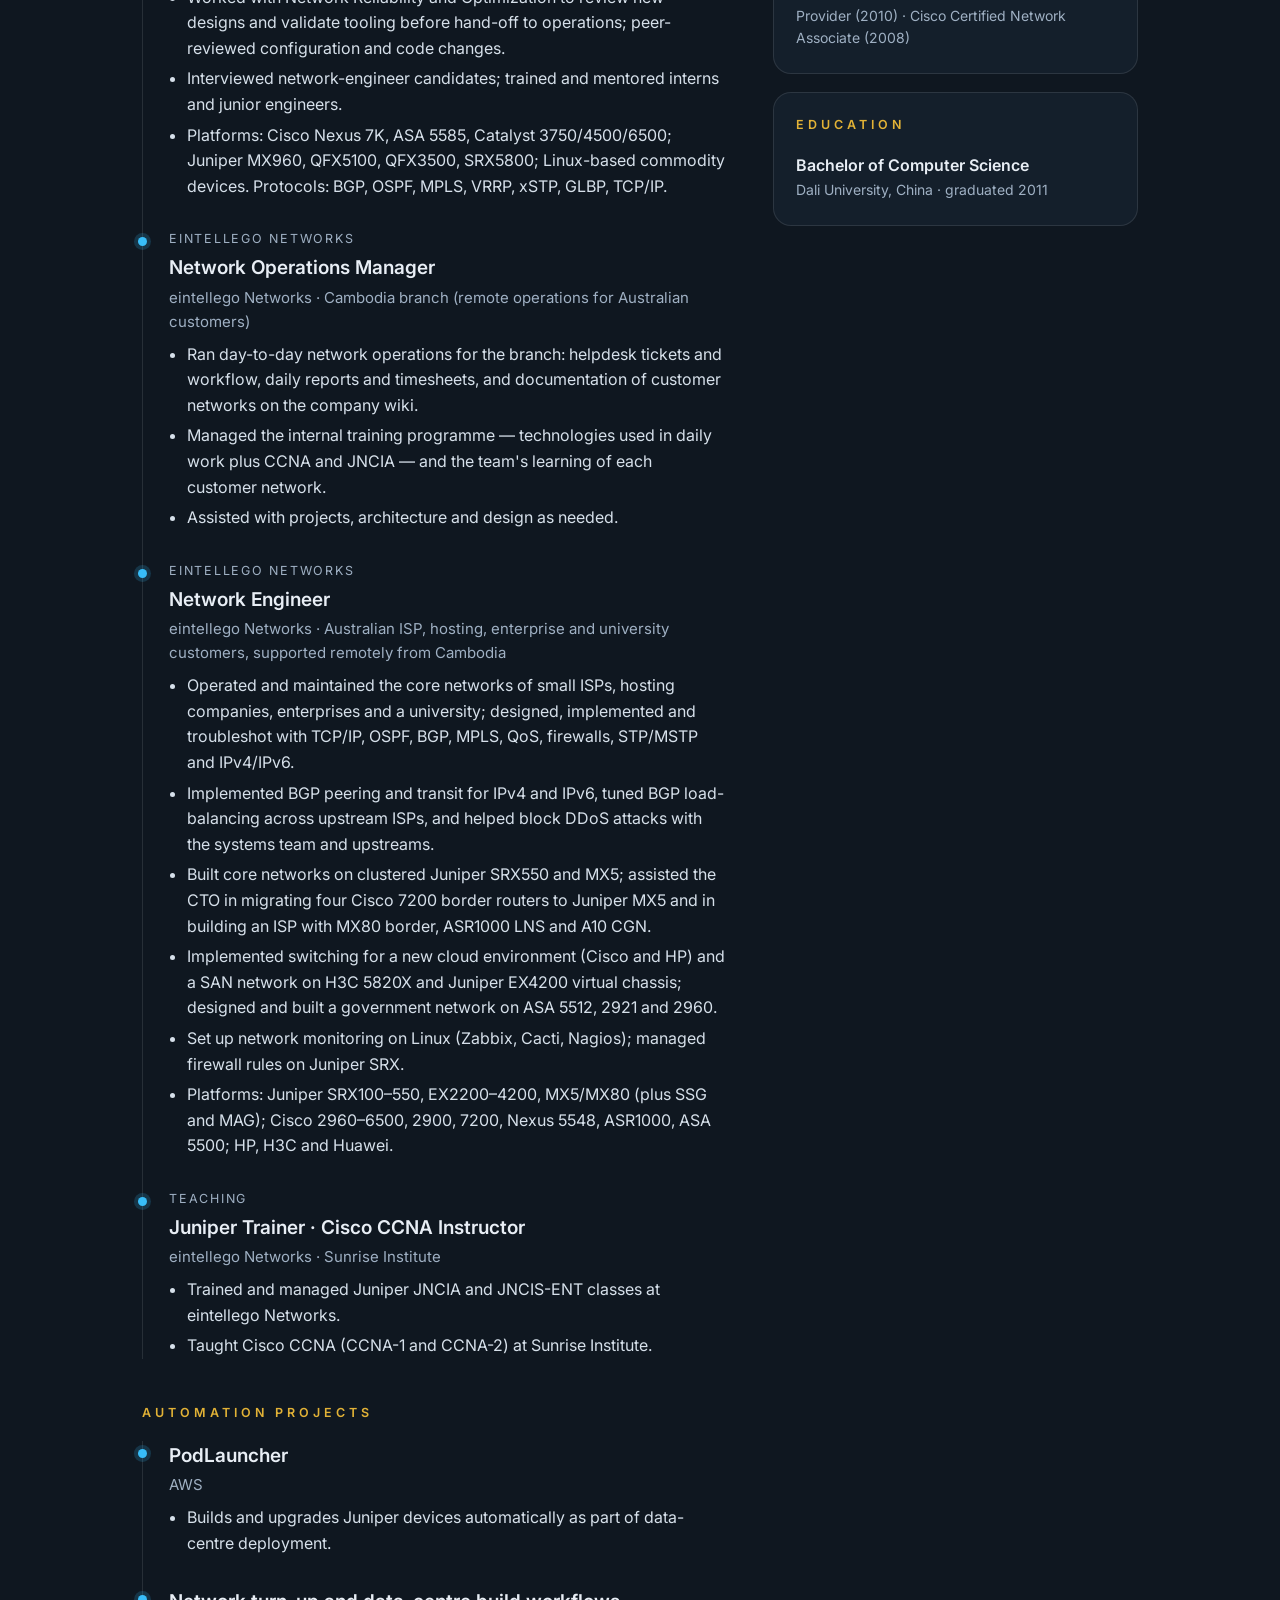
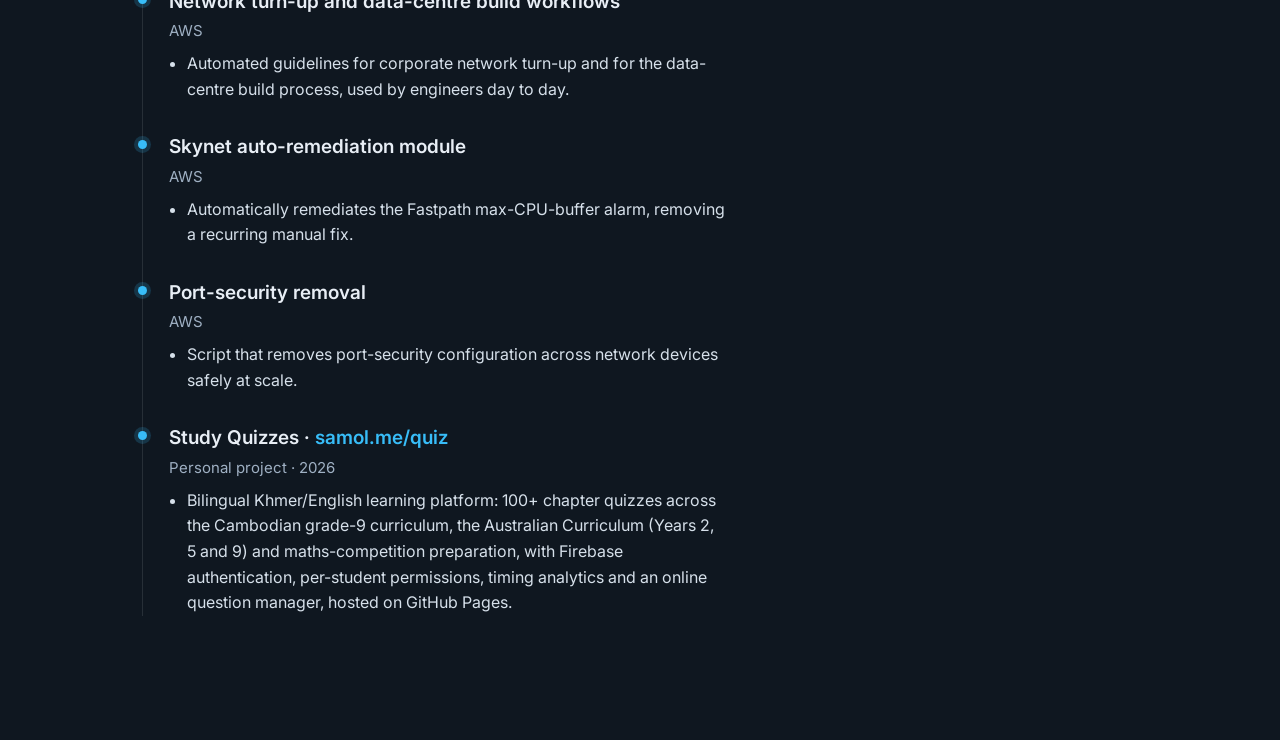
==== commit 44ad73d5: "removed duplicated photo" ====
--- a/career/index.html
+++ b/career/index.html
@@ -93,7 +93,7 @@
     <div>
       <section class="reveal">
         <h2>Profile</h2>
-        <p class="summary">Network engineer with more than fifteen years across service-provider, enterprise and hyperscale data-centre networks, from operating and managing Australian ISP and enterprise networks out of a remote office in Cambodia, to deploying and operating Amazon Web Services' global network. Juniper-certified at expert level (JNCIE-ENT #577) with deep Cisco and Juniper routing and switching, and a habit of turning repetitive operations into Python and Bash automation. Currently at IMC Trading in Sydney. Enjoys mentoring: has trained CCNA, JNCIA and JNCIS classes and onboarded new engineers at every stop.</p>
+        <p class="summary">Network engineer with more than fifteen years across service-provider, enterprise and hyperscale data-centre networks, from operating and managing Australian ISP and enterprise networks out of a remote office in Cambodia, to deploying and operating Amazon Web Services' global network. Juniper-certified at expert level (JNCIE-ENT #577) with deep Cisco and Juniper routing and switching, and a habit of turning repetitive operations into Python and Bash automation. Currently at IMC Trading in Sydney. Enjoys mentoring: has trained CCNA, JNCIA and JNCIS classes and onboarded new engineers at every company he has worked for.</p>
       </section>
 
       <section class="reveal">
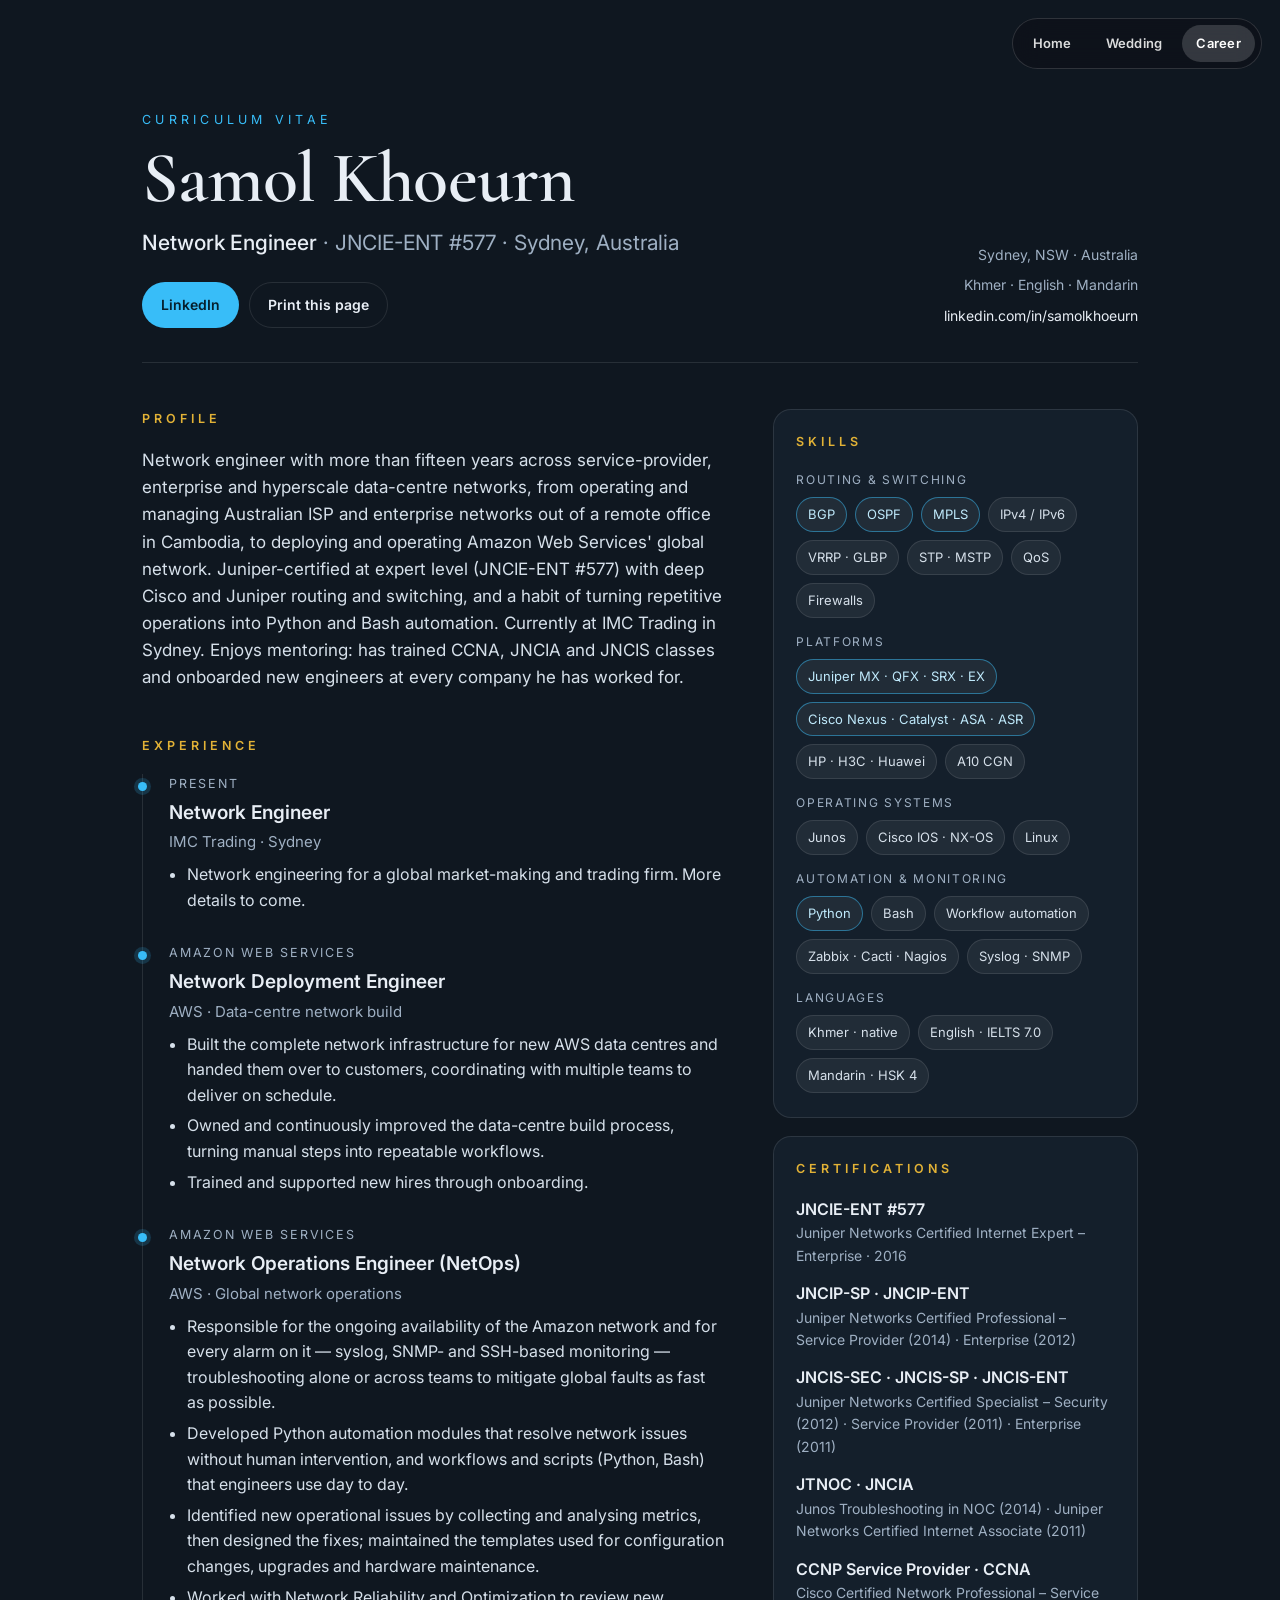
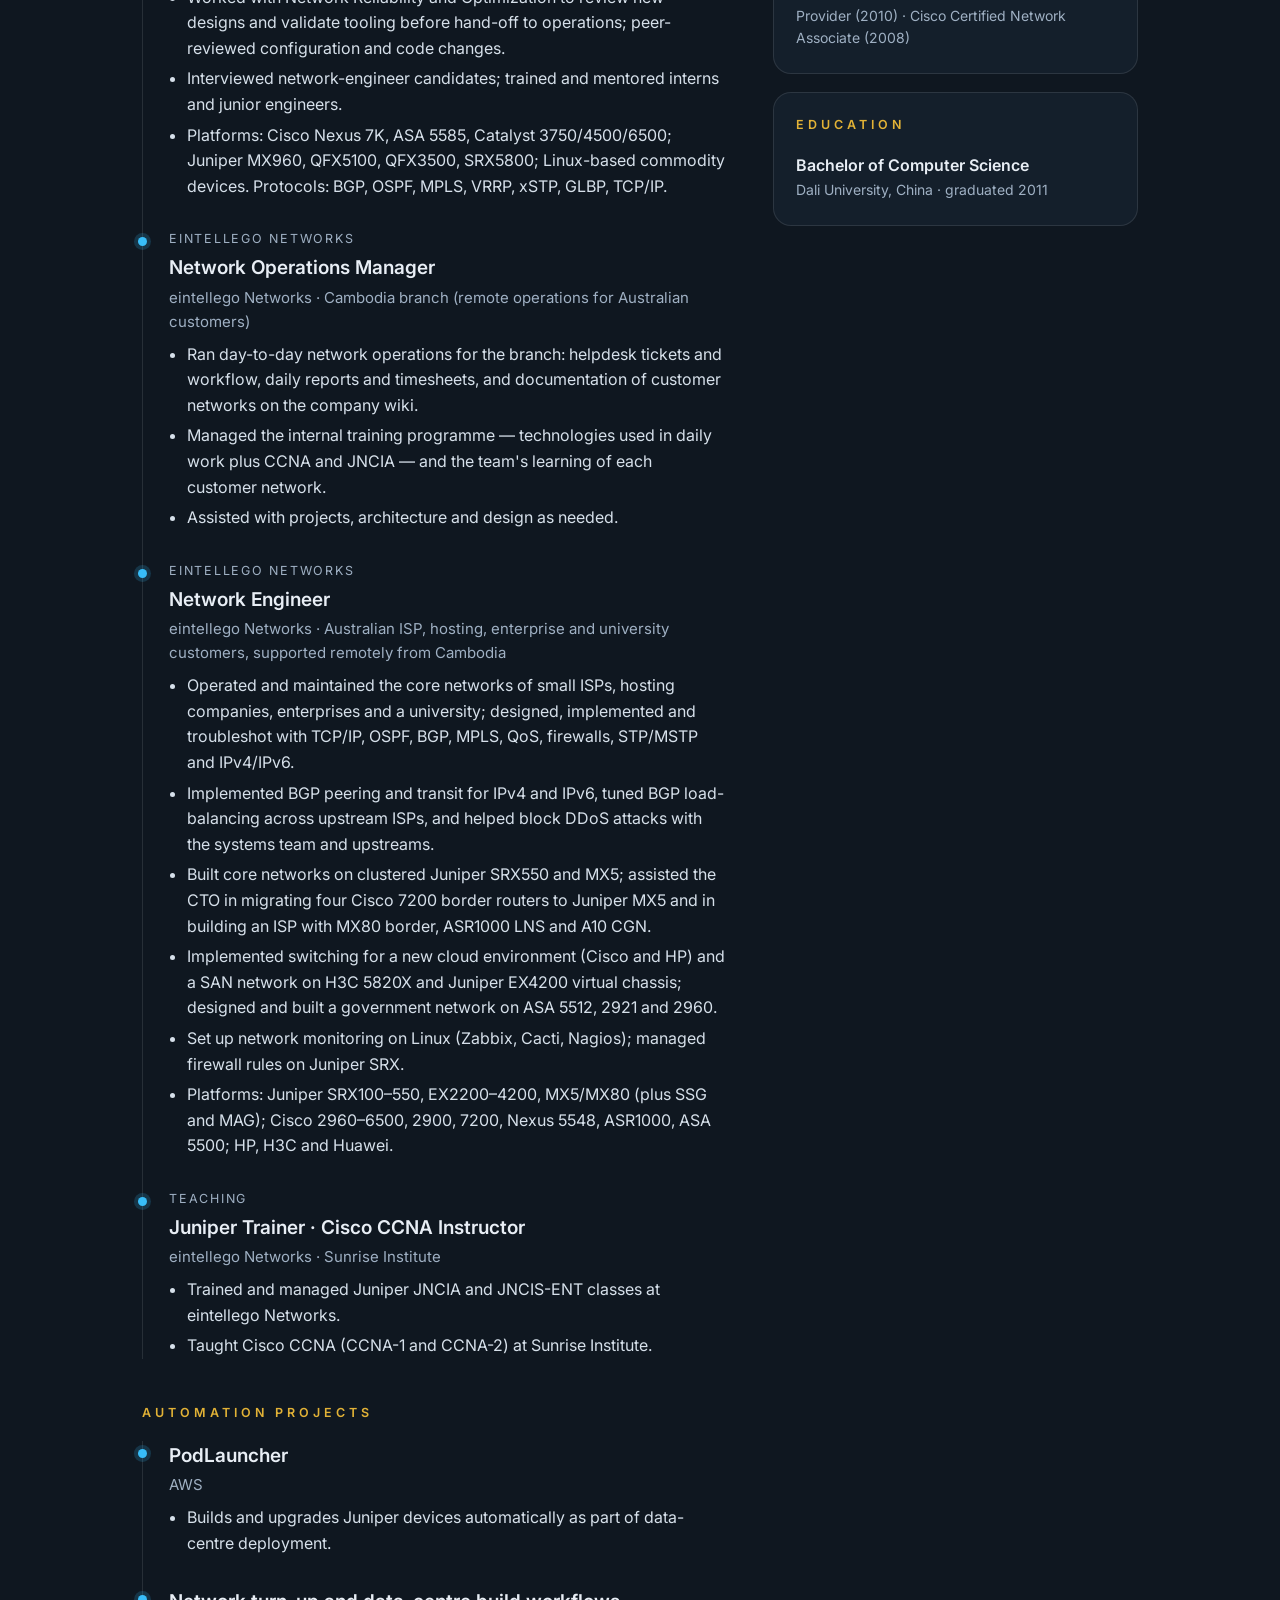
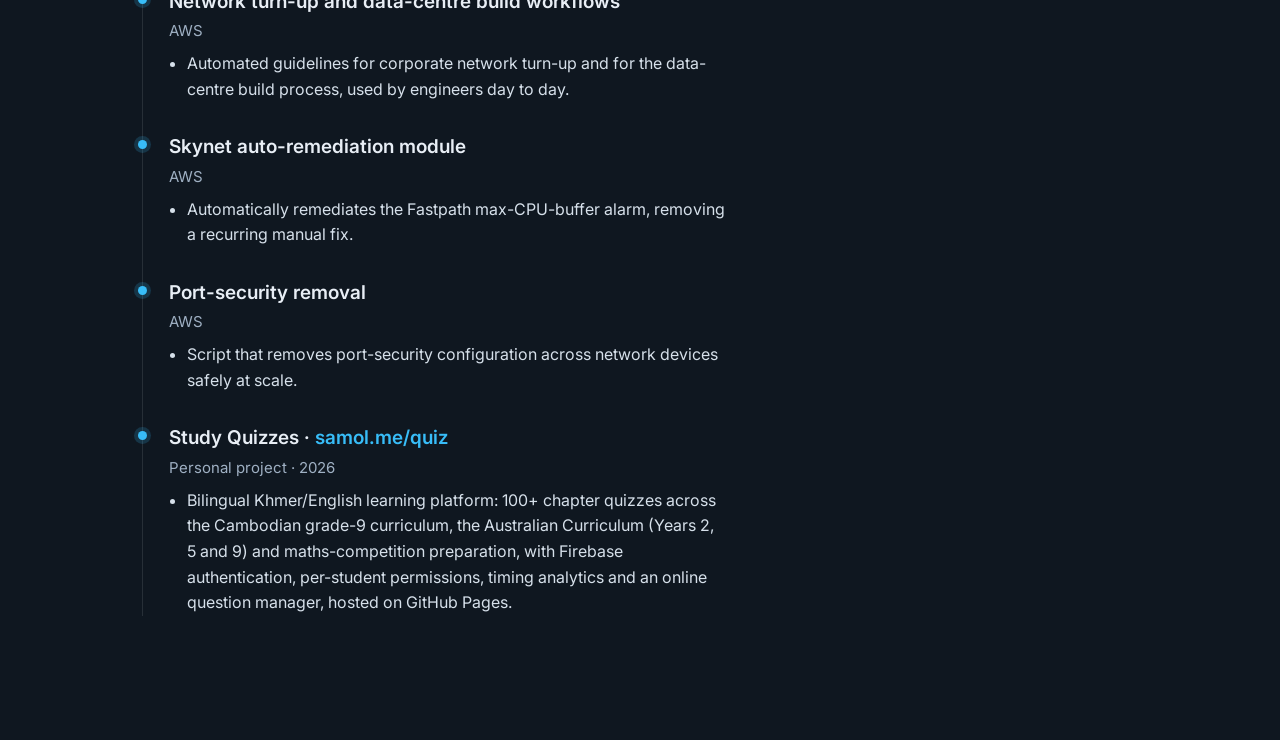
==== commit 3d20f9fa: "hide career and quiz" ====
--- a/career/index.html
+++ b/career/index.html
@@ -68,7 +68,7 @@
 </head>
 <body>
 <nav class="sitenav" aria-label="Site">
-  <a href="/home/">Home</a><a href="/wedding/">Wedding</a><a href="/quiz/">Quiz</a><a href="/career/" aria-current="page">Career</a>
+  <a href="/home/">Home</a><a href="/wedding/">Wedding</a><a href="/career/" aria-current="page">Career</a>
 </nav>
 
 <main class="wrap">
